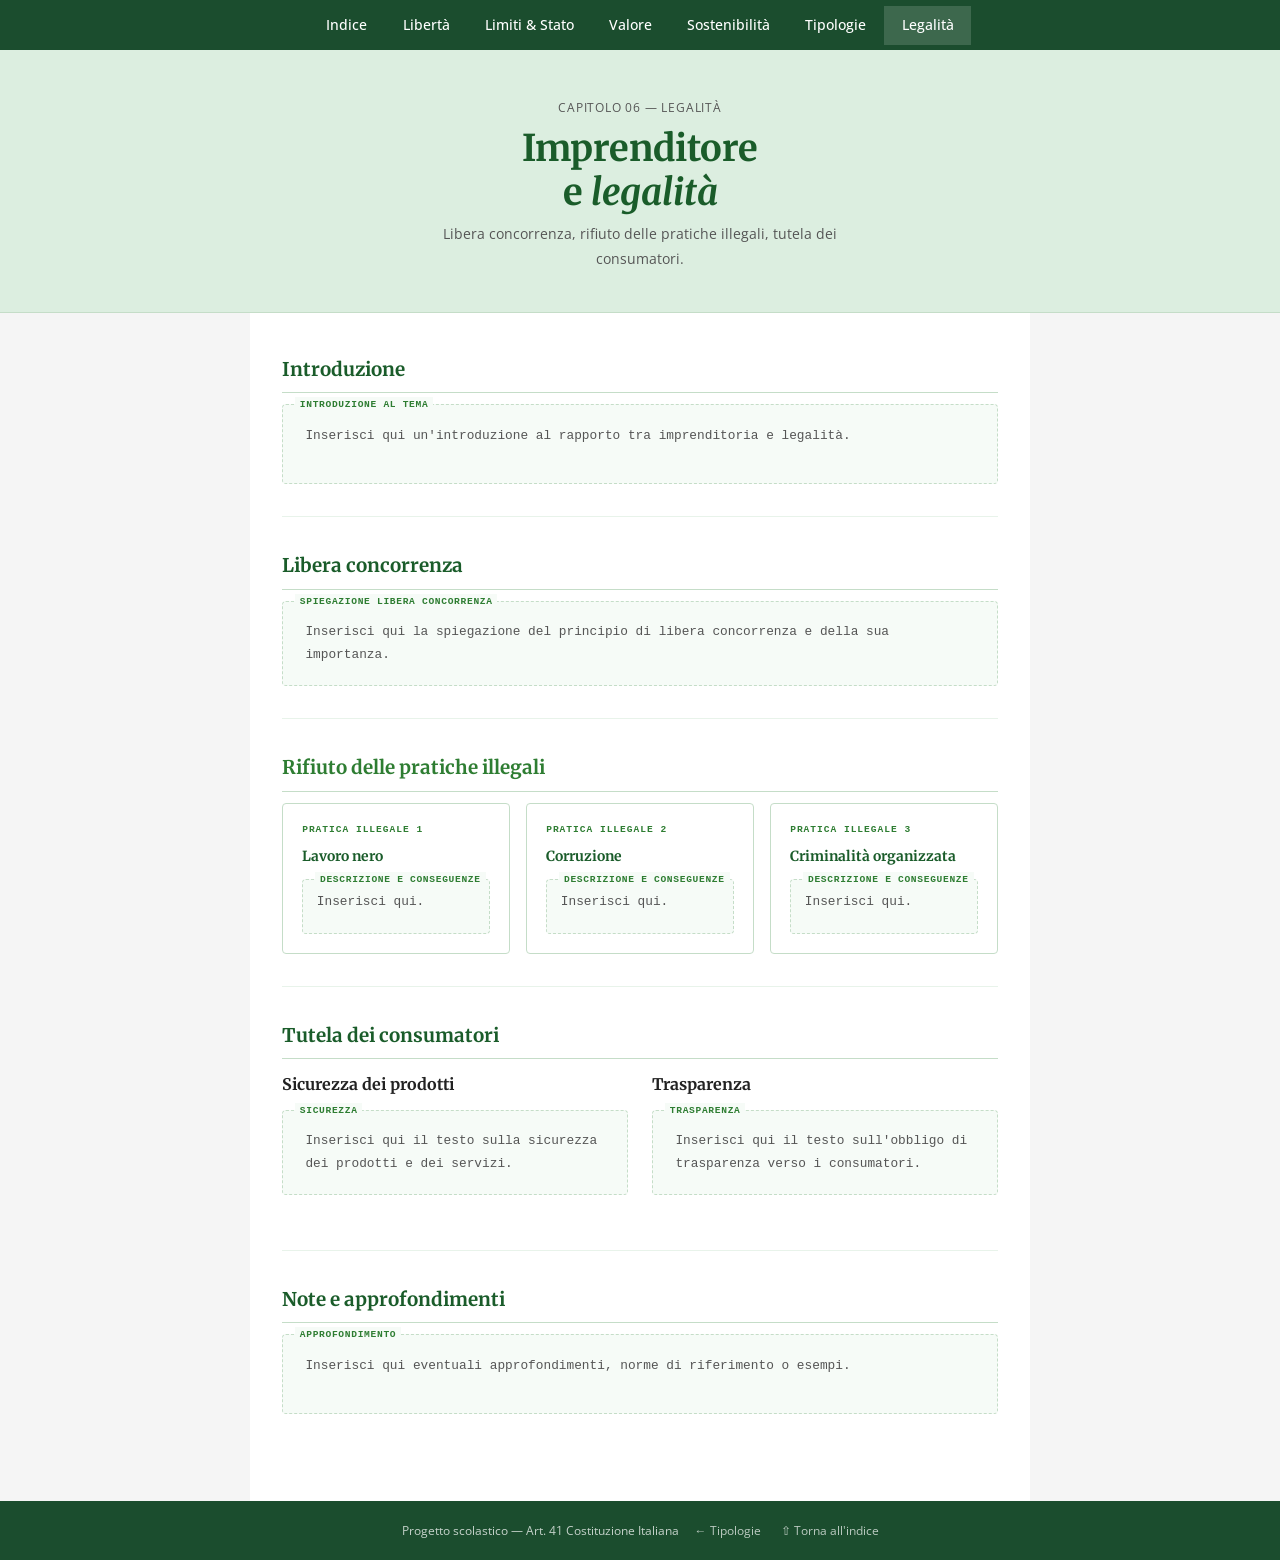
==== legalita.html @ ff59247c "Add files via upload" ====
<!DOCTYPE html>
<html lang="it">
<head>
  <meta charset="UTF-8" />
  <meta name="viewport" content="width=device-width, initial-scale=1.0" />
  <title>Imprenditore e legalità</title>
  <link rel="stylesheet" href="style.css" />
</head>
<body>

<header class="navbar">
  <div class="logo">&#9670;&nbsp;Art. 41 &amp; <span>L'Impresa</span></div>
  <nav>
    <a href="index.html">Indice</a>
    <a href="liberta-iniziativa.html">Libertà</a>
    <a href="limiti-stato.html">Limiti &amp; Stato</a>
    <a href="valore-impresa.html">Valore</a>
    <a href="sostenibilita.html">Sostenibilità</a>
    <a href="tipologie-imprese.html">Tipologie</a>
    <a href="legalita.html" class="active">Legalità</a>
  </nav>
</header>

<div class="page">

  <section class="hero">
    <div class="hero-grid"></div>
    <div class="hero-tag">Capitolo 06 &mdash; Legalità</div>
    <h1>Imprenditore<br>e <em>legalità</em></h1>
    <p class="subtitle">Libera concorrenza, rifiuto delle pratiche illegali, tutela dei consumatori.</p>
  </section>

  <main class="content">

    <!-- INTRODUZIONE -->
    <h2 class="section-title">Introduzione</h2>
    <div class="placeholder" data-label="Introduzione al tema">
      Inserisci qui un'introduzione al rapporto tra imprenditoria e legalità.
    </div>

    <hr class="sep" />

    <!-- LIBERA CONCORRENZA -->
    <h2 class="section-title">Libera concorrenza</h2>
    <div class="section-body">
      <div class="placeholder" data-label="Spiegazione libera concorrenza">
        Inserisci qui la spiegazione del principio di libera concorrenza e della sua importanza.
      </div>
    </div>

    <hr class="sep" />

    <!-- PRATICHE ILLEGALI DA RIFIUTARE -->
    <h2 class="section-title alt">Rifiuto delle pratiche illegali</h2>
    <div class="cards">

      <div class="card">
        <span class="card-label">Pratica illegale 1</span>
        <h3>Lavoro nero</h3>
        <div class="placeholder" data-label="Descrizione e conseguenze">Inserisci qui.</div>
      </div>

      <div class="card">
        <span class="card-label">Pratica illegale 2</span>
        <h3>Corruzione</h3>
        <div class="placeholder" data-label="Descrizione e conseguenze">Inserisci qui.</div>
      </div>

      <div class="card">
        <span class="card-label">Pratica illegale 3</span>
        <h3>Criminalità organizzata</h3>
        <div class="placeholder" data-label="Descrizione e conseguenze">Inserisci qui.</div>
      </div>

    </div>

    <hr class="sep" />

    <!-- TUTELA DEI CONSUMATORI -->
    <h2 class="section-title">Tutela dei consumatori</h2>
    <div class="two-col">
      <div>
        <h3 style="font-family:var(--ff-head);font-weight:700;font-size:1rem;margin-bottom:.75rem;">Sicurezza dei prodotti</h3>
        <div class="placeholder" data-label="Sicurezza">
          Inserisci qui il testo sulla sicurezza dei prodotti e dei servizi.
        </div>
      </div>
      <div>
        <h3 style="font-family:var(--ff-head);font-weight:700;font-size:1rem;margin-bottom:.75rem;">Trasparenza</h3>
        <div class="placeholder" data-label="Trasparenza">
          Inserisci qui il testo sull'obbligo di trasparenza verso i consumatori.
        </div>
      </div>
    </div>

    <hr class="sep" />

    <!-- NOTE -->
    <h2 class="section-title">Note e approfondimenti</h2>
    <div class="placeholder" data-label="Approfondimento">
      Inserisci qui eventuali approfondimenti, norme di riferimento o esempi.
    </div>

  </main>

  <footer>
    <p>Progetto scolastico &mdash; Art. 41 Costituzione Italiana</p>
    <div class="footer-links">
      <a href="tipologie-imprese.html">&larr; Tipologie</a>
      <a href="index.html">&#8679; Torna all'indice</a>
    </div>
  </footer>
</div>
</body>
</html>
---- style.css ----
/* =========================================================
   PROGETTO — Art. 41 Costituzione & Impresa  |  style.css
   ========================================================= */

@import url('https://fonts.googleapis.com/css2?family=Merriweather:ital,wght@0,400;0,700;1,400&family=Open+Sans:wght@400;500;600&display=swap');

:root {
  --bg:          #f5f5f5;
  --surface:     #ffffff;
  --card:        #ffffff;
  --border:      #c5ddc8;
  --border-light:#e8f3ea;
  --text:        #222222;
  --muted:       #555555;
  --accent:      #1a5c2a;
  --accent2:     #2e7d32;
  --accent-bg:   #dceee0;
  --hero-bg:     #dceee0;
  --nav-bg:      #1b4d2e;
  --ff-head:     'Merriweather', serif;
  --ff-body:     'Open Sans', sans-serif;
  --ff-mono:     'Courier New', monospace;
  --radius:      4px;
  --transition:  0.18s ease;
}

*, *::before, *::after { box-sizing: border-box; margin: 0; padding: 0; }
html { scroll-behavior: smooth; }
body {
  background: var(--bg);
  color: var(--text);
  font-family: var(--ff-body);
  font-size: 15px;
  font-weight: 400;
  line-height: 1.75;
  min-height: 100vh;
}
a { color: var(--accent2); text-decoration: none; transition: opacity var(--transition); }
a:hover { text-decoration: underline; opacity: 0.8; }

/* ── Navbar ── */
.navbar {
  position: fixed;
  top: 0; left: 0; right: 0;
  z-index: 100;
  display: flex;
  align-items: center;
  justify-content: center;
  padding: 0 2rem;
  height: 50px;
  background: var(--nav-bg);
}
.navbar .logo { display: none; }
.navbar nav { display: flex; gap: 0; }
.navbar nav a {
  font-family: var(--ff-body);
  font-size: 0.88rem;
  font-weight: 500;
  color: #ffffff;
  padding: 0.45rem 1.1rem;
  white-space: nowrap;
  border-radius: 0;
  transition: background var(--transition);
  opacity: 1;
}
.navbar nav a:hover,
.navbar nav a.active {
  background: rgba(255,255,255,0.15);
  text-decoration: none;
}

/* ── Page ── */
.page { padding-top: 50px; }

/* ── Hero ── */
.hero {
  background: var(--hero-bg);
  padding: 3rem 2rem 2.5rem;
  text-align: center;
  border-bottom: 1px solid var(--border);
  position: relative;
}
.hero::before, .hero-grid { display: none; }
.hero-tag {
  font-family: var(--ff-body);
  font-size: 0.72rem;
  color: var(--muted);
  letter-spacing: 0.07em;
  text-transform: uppercase;
  margin-bottom: 0.5rem;
}
.hero h1 {
  font-family: var(--ff-head);
  font-weight: 700;
  font-size: clamp(1.55rem, 3.5vw, 2.3rem);
  line-height: 1.2;
  color: var(--accent);
  margin-bottom: 0.5rem;
}
.hero h1 em { font-style: italic; color: var(--accent); }
.hero p.subtitle {
  font-size: 0.88rem;
  color: var(--muted);
  max-width: 480px;
  margin: 0 auto;
}

/* ── Content ── */
.content {
  max-width: 780px;
  margin: 0 auto;
  padding: 2.5rem 2rem 4rem;
  background: var(--surface);
}

/* ── Section title ── */
.section-title {
  font-family: var(--ff-head);
  font-weight: 700;
  font-size: 1.18rem;
  color: var(--accent);
  margin-bottom: 0.7rem;
  padding-bottom: 0.4rem;
  border-bottom: 1px solid var(--border);
  display: block;
}
.section-title::before { display: none; }
.section-title.alt { color: var(--accent2); }

/* ── Placeholder ── */
.placeholder {
  border: 1px dashed var(--border);
  border-radius: var(--radius);
  padding: 1.2rem 1.4rem;
  margin-bottom: 1.4rem;
  min-height: 80px;
  color: var(--muted);
  font-size: 0.8rem;
  font-family: var(--ff-mono);
  background: #f6fbf7;
  position: relative;
}
.placeholder::after {
  content: attr(data-label);
  position: absolute;
  top: -0.5rem; left: 0.75rem;
  background: #f6fbf7;
  padding: 0 0.3rem;
  font-size: 0.6rem;
  color: var(--accent2);
  letter-spacing: 0.07em;
  text-transform: uppercase;
  font-weight: 600;
}

/* Testo normale */
.section-body p { margin-bottom: 1rem; }
.section-body p:last-child { margin-bottom: 0; }
.section-body h3 {
  font-family: var(--ff-head);
  font-weight: 700;
  font-size: 1rem;
  margin: 1.4rem 0 0.5rem;
  color: var(--accent);
}
.section-body ul { padding-left: 1.4rem; margin-bottom: 1rem; }
.section-body ul li { margin-bottom: 0.4rem; }
.section-body strong { font-weight: 600; }

/* ── Cards ── */
.cards {
  display: grid;
  grid-template-columns: repeat(auto-fill, minmax(200px, 1fr));
  gap: 1rem;
  margin-bottom: 2rem;
}
.card {
  background: var(--card);
  border: 1px solid var(--border);
  border-radius: var(--radius);
  padding: 1.15rem 1.2rem;
}
.card-label {
  font-family: var(--ff-mono);
  font-size: 0.6rem;
  color: var(--accent2);
  letter-spacing: 0.1em;
  text-transform: uppercase;
  margin-bottom: 0.3rem;
  display: block;
  font-weight: 600;
}
.card h3 {
  font-family: var(--ff-head);
  font-weight: 700;
  font-size: 0.87rem;
  margin-bottom: 0.7rem;
  color: var(--accent);
}
.card .placeholder { min-height: 55px; margin-bottom: 0; padding: 0.7rem 0.85rem; }

/* ── Two-col ── */
.two-col {
  display: grid;
  grid-template-columns: 1fr 1fr;
  gap: 1.5rem;
  margin-bottom: 2rem;
  align-items: start;
}
@media (max-width: 640px) { .two-col { grid-template-columns: 1fr; } }

/* ── Separator ── */
.sep { border: none; border-top: 1px solid var(--border-light); margin: 2rem 0; }

/* ── Index nav cards ── */
.nav-cards {
  display: grid;
  grid-template-columns: repeat(auto-fill, minmax(260px, 1fr));
  gap: 0.85rem;
  margin-bottom: 2.5rem;
}
.nav-card {
  background: var(--card);
  border: 1px solid var(--border);
  border-radius: var(--radius);
  padding: 1.05rem 1.25rem;
  display: flex; align-items: center; gap: 0.9rem;
  color: var(--text);
  transition: border-color var(--transition), background var(--transition);
}
.nav-card:hover {
  border-color: var(--accent2);
  background: var(--accent-bg);
  text-decoration: none;
  opacity: 1;
}
.nav-card-num {
  font-family: var(--ff-mono);
  font-size: 1.2rem;
  font-weight: 700;
  color: var(--accent2);
  opacity: 0.4;
  flex-shrink: 0;
}
.nav-card-text h3 {
  font-family: var(--ff-body);
  font-weight: 600;
  font-size: 0.86rem;
  margin-bottom: 0.1rem;
  color: var(--accent);
}
.nav-card-text p { font-size: 0.73rem; color: var(--muted); margin: 0; }

/* ── Footer ── */
footer {
  background: var(--nav-bg);
  padding: 1.2rem 2rem;
  display: flex; align-items: center; justify-content: center;
  flex-wrap: wrap; gap: 1rem;
  text-align: center;
}
footer p { font-family: var(--ff-body); font-size: 0.75rem; color: rgba(255,255,255,0.75); }
footer .footer-links { display: flex; gap: 1.25rem; }
footer .footer-links a {
  font-family: var(--ff-body);
  font-size: 0.75rem;
  color: rgba(255,255,255,0.7);
}
footer .footer-links a:hover { color: #ffffff; text-decoration: none; opacity: 1; }

@media (max-width: 900px) {
  .navbar { justify-content: flex-start; padding: 0 1.25rem; }
  .navbar nav a { padding: 0.4rem 0.75rem; font-size: 0.8rem; }
  .hero { padding: 2.5rem 1.5rem 2rem; }
  .content { padding: 2rem 1.25rem 3.5rem; }
}
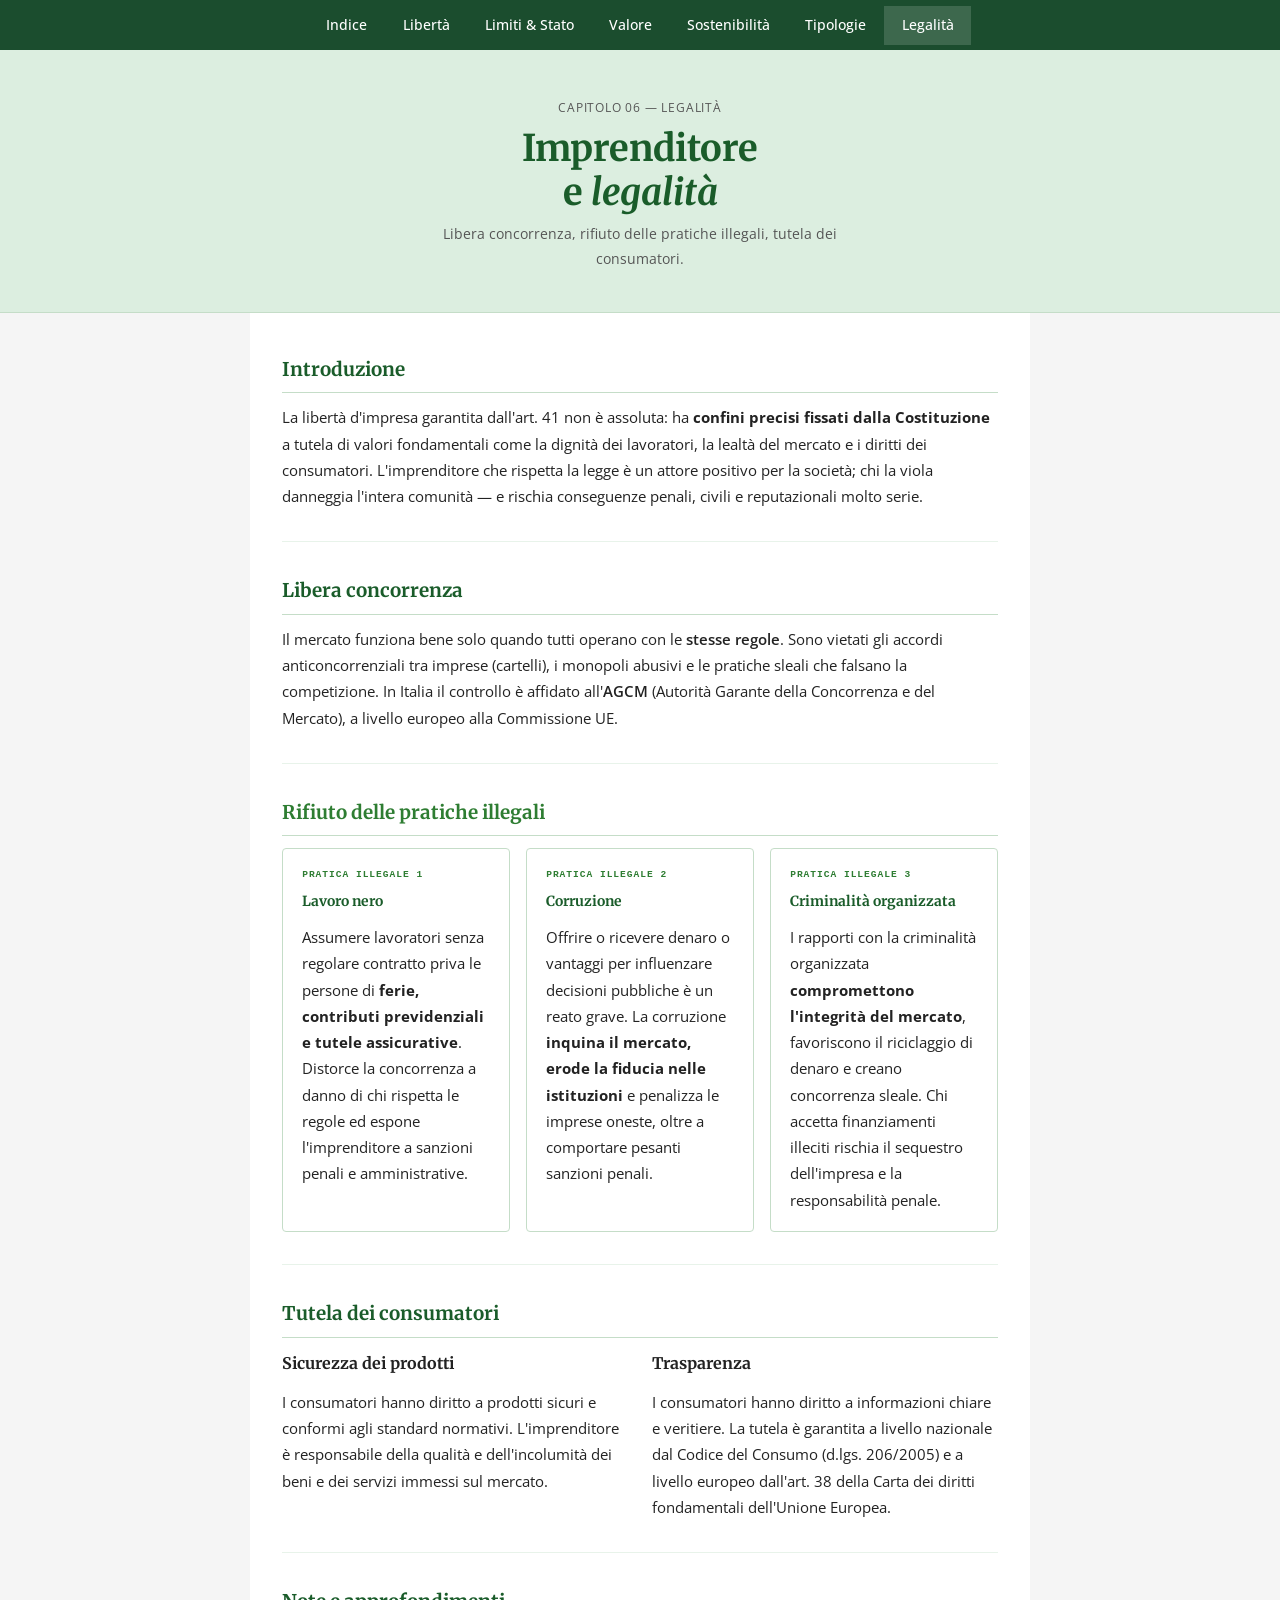
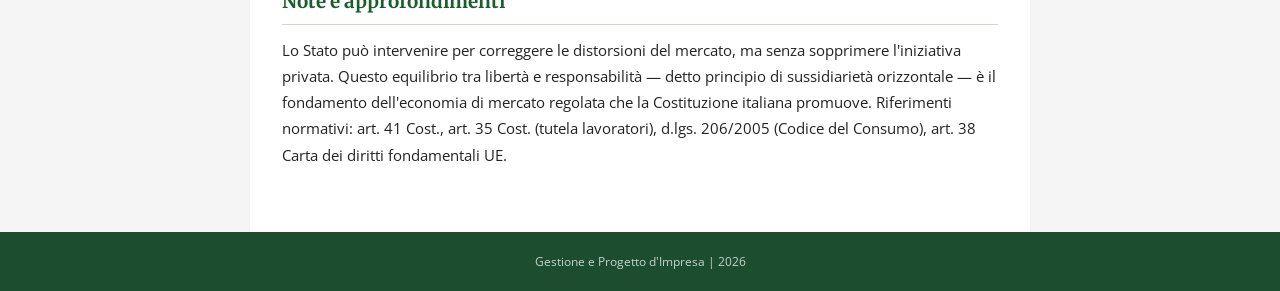
==== commit d31b5681: "Update legalita.html" ====
--- a/legalita.html
+++ b/legalita.html
@@ -34,18 +34,14 @@
 
     <!-- INTRODUZIONE -->
     <h2 class="section-title">Introduzione</h2>
-    <div class="placeholder" data-label="Introduzione al tema">
-      Inserisci qui un'introduzione al rapporto tra imprenditoria e legalità.
-    </div>
+    <p>La libertà d'impresa garantita dall'art. 41 non è assoluta: ha <strong>confini precisi fissati dalla Costituzione</strong> a tutela di valori fondamentali come la dignità dei lavoratori, la lealtà del mercato e i diritti dei consumatori. L'imprenditore che rispetta la legge è un attore positivo per la società; chi la viola danneggia l'intera comunità — e rischia conseguenze penali, civili e reputazionali molto serie.</p>
 
     <hr class="sep" />
 
     <!-- LIBERA CONCORRENZA -->
     <h2 class="section-title">Libera concorrenza</h2>
     <div class="section-body">
-      <div class="placeholder" data-label="Spiegazione libera concorrenza">
-        Inserisci qui la spiegazione del principio di libera concorrenza e della sua importanza.
-      </div>
+      <p>Il mercato funziona bene solo quando tutti operano con le <strong>stesse regole</strong>. Sono vietati gli accordi anticoncorrenziali tra imprese (cartelli), i monopoli abusivi e le pratiche sleali che falsano la competizione. In Italia il controllo è affidato all'<strong>AGCM</strong> (Autorità Garante della Concorrenza e del Mercato), a livello europeo alla Commissione UE.</p>
     </div>
 
     <hr class="sep" />
@@ -57,19 +53,19 @@
       <div class="card">
         <span class="card-label">Pratica illegale 1</span>
         <h3>Lavoro nero</h3>
-        <div class="placeholder" data-label="Descrizione e conseguenze">Inserisci qui.</div>
+        <p>Assumere lavoratori senza regolare contratto priva le persone di <strong>ferie, contributi previdenziali e tutele assicurative</strong>. Distorce la concorrenza a danno di chi rispetta le regole ed espone l'imprenditore a sanzioni penali e amministrative.</p>
       </div>
 
       <div class="card">
         <span class="card-label">Pratica illegale 2</span>
         <h3>Corruzione</h3>
-        <div class="placeholder" data-label="Descrizione e conseguenze">Inserisci qui.</div>
+        <p>Offrire o ricevere denaro o vantaggi per influenzare decisioni pubbliche è un reato grave. La corruzione <strong>inquina il mercato, erode la fiducia nelle istituzioni</strong> e penalizza le imprese oneste, oltre a comportare pesanti sanzioni penali.</p>
       </div>
 
       <div class="card">
         <span class="card-label">Pratica illegale 3</span>
         <h3>Criminalità organizzata</h3>
-        <div class="placeholder" data-label="Descrizione e conseguenze">Inserisci qui.</div>
+        <p>I rapporti con la criminalità organizzata <strong>compromettono l'integrità del mercato</strong>, favoriscono il riciclaggio di denaro e creano concorrenza sleale. Chi accetta finanziamenti illeciti rischia il sequestro dell'impresa e la responsabilità penale.</p>
       </div>
 
     </div>
@@ -81,15 +77,11 @@
     <div class="two-col">
       <div>
         <h3 style="font-family:var(--ff-head);font-weight:700;font-size:1rem;margin-bottom:.75rem;">Sicurezza dei prodotti</h3>
-        <div class="placeholder" data-label="Sicurezza">
-          Inserisci qui il testo sulla sicurezza dei prodotti e dei servizi.
-        </div>
+        <p>I consumatori hanno diritto a prodotti sicuri e conformi agli standard normativi. L'imprenditore è responsabile della qualità e dell'incolumità dei beni e dei servizi immessi sul mercato.</p>
       </div>
       <div>
         <h3 style="font-family:var(--ff-head);font-weight:700;font-size:1rem;margin-bottom:.75rem;">Trasparenza</h3>
-        <div class="placeholder" data-label="Trasparenza">
-          Inserisci qui il testo sull'obbligo di trasparenza verso i consumatori.
-        </div>
+        <p>I consumatori hanno diritto a informazioni chiare e veritiere. La tutela è garantita a livello nazionale dal Codice del Consumo (d.lgs. 206/2005) e a livello europeo dall'art. 38 della Carta dei diritti fondamentali dell'Unione Europea.</p>
       </div>
     </div>
 
@@ -97,18 +89,12 @@
 
     <!-- NOTE -->
     <h2 class="section-title">Note e approfondimenti</h2>
-    <div class="placeholder" data-label="Approfondimento">
-      Inserisci qui eventuali approfondimenti, norme di riferimento o esempi.
-    </div>
+    <p>Lo Stato può intervenire per correggere le distorsioni del mercato, ma senza sopprimere l'iniziativa privata. Questo equilibrio tra libertà e responsabilità — detto principio di sussidiarietà orizzontale — è il fondamento dell'economia di mercato regolata che la Costituzione italiana promuove. Riferimenti normativi: art. 41 Cost., art. 35 Cost. (tutela lavoratori), d.lgs. 206/2005 (Codice del Consumo), art. 38 Carta dei diritti fondamentali UE.</p>
 
   </main>
 
   <footer>
-    <p>Progetto scolastico &mdash; Art. 41 Costituzione Italiana</p>
-    <div class="footer-links">
-      <a href="tipologie-imprese.html">&larr; Tipologie</a>
-      <a href="index.html">&#8679; Torna all'indice</a>
-    </div>
+    <p> Gestione e Progetto d'Impresa | 2026</p>
   </footer>
 </div>
 </body>
